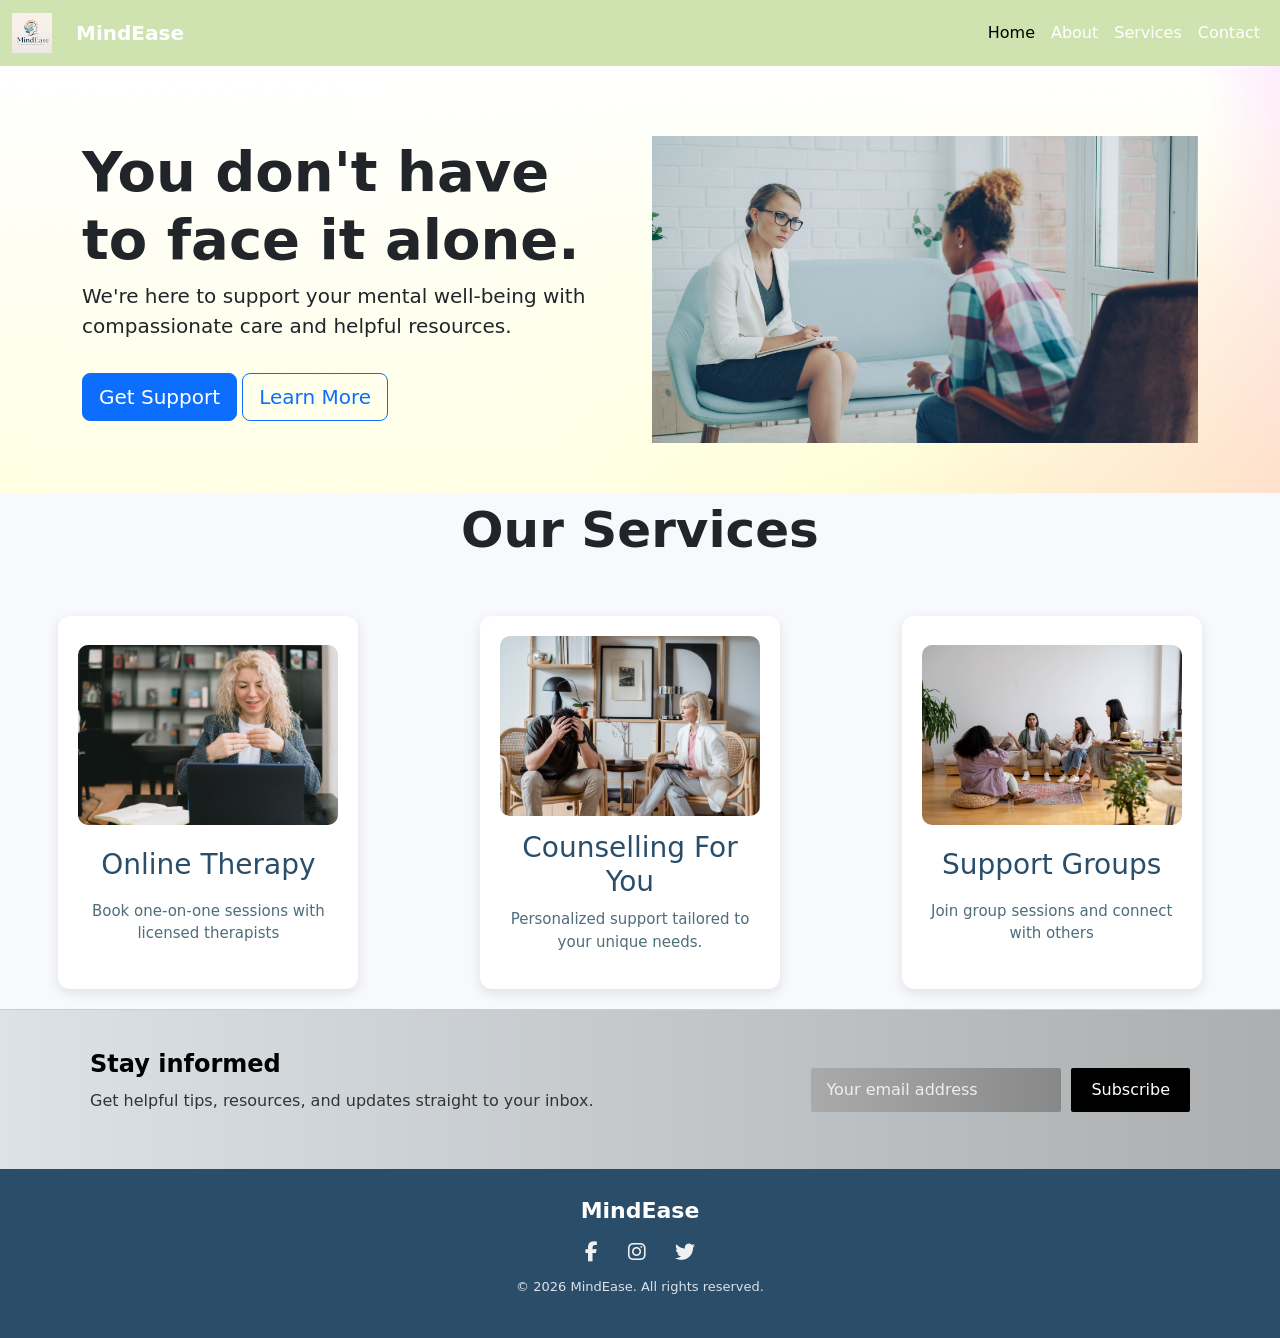
==== index.html @ b3a3567c "Design footer with Social Media icons" ====
<!DOCTYPE html>
<html lang="en">
<head>
    <meta charset="UTF-8">
    <meta name="viewport" content="width=device-width, initial-scale=1.0">
    <link href="https://cdn.jsdelivr.net/npm/bootstrap@5.3.8/dist/css/bootstrap.min.css" rel="stylesheet">
    <link rel="stylesheet" href="https://cdnjs.cloudflare.com/ajax/libs/font-awesome/6.5.0/css/all.min.css">

    <title>Mind Ease</title>
</head>
<body>
    <!--Navigation Bar-->
 <nav class="navbar navbar-expand-lg  custom-navbar">
  <div class="container-fluid">
    <a class="navbar-brand d-flex align-items-center" href="#">
        <link rel="stylesheet" href="assets/css/style.css">
      <img src="assets\images\logomind.png" alt="MindEase Logo" width="40" height="40" class="me-2">
      
    </a>
    
    <a class="navbar-brand" href="#"><strong>MindEase</strong></a>
    <button class="navbar-toggler" type="button" data-bs-toggle="collapse" data-bs-target="#navbarNavAltMarkup" aria-controls="navbarNavAltMarkup" aria-expanded="false" aria-label="Toggle navigation">
      <span class="navbar-toggler-icon"></span>
    </button>
    <div class="collapse navbar-collapse" id="navbarNavAltMarkup">
      <div class="navbar-nav ms-auto">
        <a class="nav-link active" aria-current="page" href="#">Home</a>
        <a class="nav-link" href="#">About</a>
        <a class="nav-link" href="#">Services</a>
        <a class="nav-link" href="#">Contact</a>
      </div>
    </div>
  </div>
</nav>
    <!--Hero Section-->
<section class="hero-section d-flex align-items-center">
  <div class="container">
    <div class="row align-items-center">

      <div class="col-md-6" >
        <h1 class="display-4 fw-bold" style="justify-content: left;" >You don't have to face it alone.</h1>
        <p class="lead" style="justify-content: left;">We're here to support your mental well-being with compassionate care and helpful resources.</p>
        <button class="btn btn-primary btn-lg mt-3">Get Support</button>
        <button class="btn btn-outline-primary btn-lg mt-3">Learn More</button>
      </div>

      <div class="col-md-6 text-center">
        <img src="assets\images\Hero.jpg" alt="MindEase Hero" class="img-fluid" width="1500" height="1200" style="padding-top: 20px;" style="margin-left:10px">
      </div>

    </div>
  </div>
</section>
<!--Services Section-->
<section class="services-section">
 <div class="services-container1"><strong>Our Services</strong> </div>
 <br>
 <br>
  
  <div class="services-container">

    <div class="service-box">
      <img src="assets/images/online.jpg" alt="Counselling">
      <h3>Online Therapy</h3>
      <p>Book one-on-one sessions with licensed therapists</p>
    </div>

    <div class="service-box">
      <img src="assets/images/pers.jpg" alt="Therapy Sessions">
      <h3>Counselling For You</h3>
      <p>Personalized support tailored to your unique needs.
</p>
    </div>

    <div class="service-box">
      <img src="assets/images/couns.jpg" alt="Self Help">
      <h3>Support Groups</h3>
      <p>Join group sessions and connect with others</p>
    </div>

  </div>
</section>
<!--Subscribe Section-->
<section class="subscribe-section">
  <div class="subscribe-container">
    <div class="subscribe-text">
      <h2><strong>Stay informed</strong></h2>
      <p>Get helpful tips, resources, and updates straight to your inbox.</p>
    </div>

    <form class="subscribe-form">
      <input type="email" placeholder="Your email address" required>
      <button type="submit">Subscribe</button>
    </form>
  </div>
</section>
<!--Footer Section-->
<footer class="footer">
  <p class="footer-title">MindEase</p>

  <div class="footer-social">
    <a href="https://www.facebook.com" class="social-link"><i class="fa-brands fa-facebook-f"></i></a>
    <a href="https://www.instagram.com" class="social-link"><i class="fa-brands fa-instagram"></i></a>
    <a href="https://www.twitter.com" class="social-link"><i class="fa-brands fa-twitter"></i></a>
  </div>

  <p class="footer-copy">© 2026 MindEase. All rights reserved.</p>
</footer>





    <script src="https://cdn.jsdelivr.net/npm/bootstrap@5.3.8/dist/js/bootstrap.bundle.min.js"></script>
</body>
</html>
---- assets/css/style.css ----
.custom-navbar {
 background-color:rgb(207, 227, 177);
  backdrop-filter: blur(10px); /* your custom background */
}

.custom-navbar .nav-link {
  color: white; /* text color */
}

.custom-navbar .nav-link:hover {
  color: #f16507; /* hover color */
}

.custom-navbar .navbar-brand {
  color: white;
}
.hero-section h1,
.hero-section p {
  text-align: left;
}
.hero-section .col-md-6 {
  text-align: left;
}
.hero-section {
  background-image: url("../images/herob.jpg"); /* your soothing image */
  background-size: cover;
 background-position: top center; /* crops bottom */
  background-repeat: no-repeat;
  

  padding: 50px 0; /* spacing so content breathes */
  position: relative;
}
.services-section {
  padding: 0px 20px;
  text-align: center;
  background-color: #f7f9fc;
  ;
}
.services-container1{
padding-top:20;
padding-bottom:20;
  text-align: center;
  background-color: #f7f9fc;
  font-size: 50px;
}

.services-section h2 {
  font-size: 32px;
  margin-bottom: 10px;
  color: #2a4d69;
}

.services-subtitle {
  font-size: 18px;
  color: #4f6d7a;
  margin-bottom: 40px;
}

/* FLEXBOX CONTAINER */
.services-container {
  display: flex;
  justify-content: center;
  gap: 25px;
  flex-wrap: wrap; /* allows wrapping on small screens */
   display: flex;
  justify-content: space-around; /* equal spacing around each box */
  flex-wrap: wrap;
}

/* FLEXBOX ITEMS -Service Section*/
.service-box {
  width: 300px;
  background: white;
  padding: 20px;
  border-radius: 12px;
  box-shadow: 0px 4px 12px rgba(0,0,0,0.1);
  transition: 0.3s ease;
  display: flex;
  flex-direction: column; /* stack image + text */
  align-items: center;
  justify-content:space-evenly;
  margin-right:20px;
  margin-bottom:20px;
}

.service-box:hover {
  transform: translateY(-6px);
  box-shadow: 0px 6px 18px rgba(0,0,0,0.15);
}

.service-box img {
  width: 100%;
  height: 180px;
  object-fit: cover;
  border-radius: 10px;
  margin-bottom: 15px;
}

.service-box h3 {
  margin-bottom: 10px;
  color: #2a4d69;
}

.service-box p {
  color: #4f6d7a;
  font-size: 15px;
}
/*Subscribe */
.subscribe-section {
  background-color: #fff;
  padding: 40px 20px;
  border-top: 1px solid #ccc;
  
  background: linear-gradient(to right, #dce2e7, #acaeaf);
  

}

.subscribe-container {
  display: flex;
  justify-content: space-between;
  align-items: center;
  flex-wrap: wrap;
  max-width: 1100px;
  margin: 0 auto;
}

.subscribe-text {
  flex: 1;
  min-width: 250px;
}

.subscribe-text h2 {
  font-size: 24px;
  font-weight: 700;
  margin-bottom: 10px;
  color: #000;
}

.subscribe-text p {
  font-size: 16px;
  color: #333;
}

.subscribe-form {
  display: flex;
  gap: 10px;
  flex: 1;
  justify-content: flex-end;
  min-width: 250px;
}

.subscribe-form input {
  padding: 10px 15px;
  width: 250px;
  border: none;
  border-radius: 2px;
  background: linear-gradient(to right, #aaa, #888);
  color: #fff;
}

.subscribe-form input::placeholder {
  color: #eee;
}

.subscribe-form button {
  padding: 10px 20px;
  background-color: #000;
  color: #fff;
  border: none;
  border-radius: 2px;
  cursor: pointer;
  transition: 0.3s ease;
}

.subscribe-form button:hover {
  background-color: #333;
}
/* ------------------------------
   FOOTER STYLING*/
   .footer {
  background-color: #2a4d69;
  color: #fff;
  text-align: center;
  padding: 25px 20px;
}

.footer-title {
  font-size: 22px;
  font-weight: 700;
  margin-bottom: 10px;
}

.footer-social {
  margin-bottom: 10px;
}

.social-link {
  color: #eff0f1;
  margin: 0 12px;
  font-size: 20px;
  text-decoration: none;
  transition: 0.3s ease;
}

.social-link:hover {
  color: #fff;
}

.footer-copy {
  font-size: 13px;
  color: #dbe2ea;
}


/* ------------------------------
   RESPONSIVE BREAKPOINTS
--------------------------------*/

/* TABLET VIEW (2 columns) */
@media (max-width: 900px) {
  .service-box {
    width: 45%; /* two boxes per row */
  }
}

/* MOBILE VIEW (1 column) */
@media (max-width: 600px) {
  .service-box {
    width: 100%; /* full width */
  }

  .service-box img {
    height: 160px; /* slightly smaller image */
  }
}
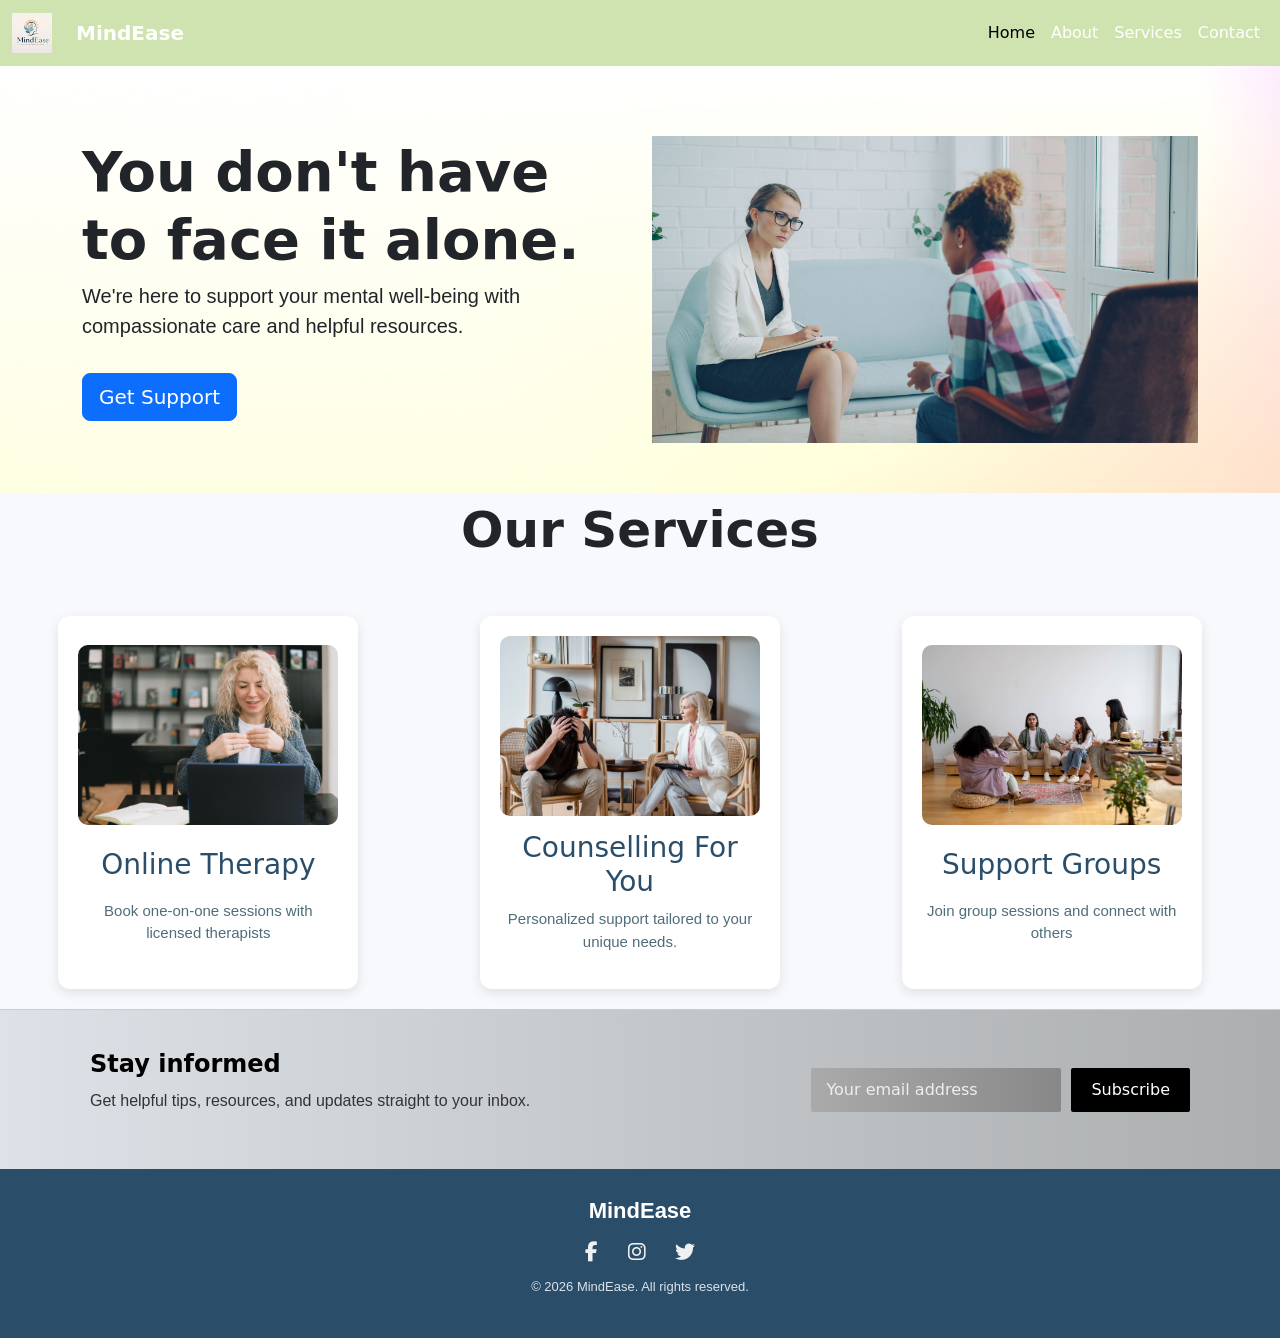
==== commit a0181794: "Add Contact section" ====
--- a/index.html
+++ b/index.html
@@ -24,10 +24,10 @@
     </button>
     <div class="collapse navbar-collapse" id="navbarNavAltMarkup">
       <div class="navbar-nav ms-auto">
-        <a class="nav-link active" aria-current="page" href="#">Home</a>
-        <a class="nav-link" href="#">About</a>
-        <a class="nav-link" href="#">Services</a>
-        <a class="nav-link" href="#">Contact</a>
+        <a class="nav-link active" aria-current="page" href="index.html">Home</a>
+        <a class="nav-link" href="About.html">About</a>
+        <a class="nav-link" href="Services.html">Services</a>
+        <a class="nav-link" href="Contact.html">Contact</a>
       </div>
     </div>
   </div>
@@ -40,8 +40,9 @@
       <div class="col-md-6" >
         <h1 class="display-4 fw-bold" style="justify-content: left;" >You don't have to face it alone.</h1>
         <p class="lead" style="justify-content: left;">We're here to support your mental well-being with compassionate care and helpful resources.</p>
-        <button class="btn btn-primary btn-lg mt-3">Get Support</button>
-        <button class="btn btn-outline-primary btn-lg mt-3">Learn More</button>
+       <a href="support.html" class="btn btn-primary btn-lg mt-3">Get Support</a>
+
+        
       </div>
 
       <div class="col-md-6 text-center">
--- a/assets/css/style.css
+++ b/assets/css/style.css
@@ -213,6 +213,52 @@
   font-size: 13px;
   color: #dbe2ea;
 }
+/*Carousel*/
+.carousel {
+  position: relative;
+  width: 100%;
+  max-width: 700px;
+  margin: 0 auto;
+  overflow: hidden;
+  border-radius: 12px;
+  margin-top: 20px;
+}
+p {
+  font-family: 'Poppins', sans-serif;
+}
+
+
+.carousel-images {
+  display: flex;
+  transition: transform 0.5s ease-in-out;
+}
+
+.carousel-images img {
+  width: 100%;
+  flex-shrink: 0;
+  border-radius: 12px;
+}
+
+.carousel-btn {
+  position: absolute;
+  top: 50%;
+  transform: translateY(-50%);
+  background: #2a4d69;
+  color: #fff;
+  border: none;
+  padding: 10px 15px;
+  cursor: pointer;
+  border-radius: 50%;
+}
+
+.prev {
+  left: 10px;
+}
+
+.next {
+  right: 10px;
+}
+
 
 
 /* ------------------------------
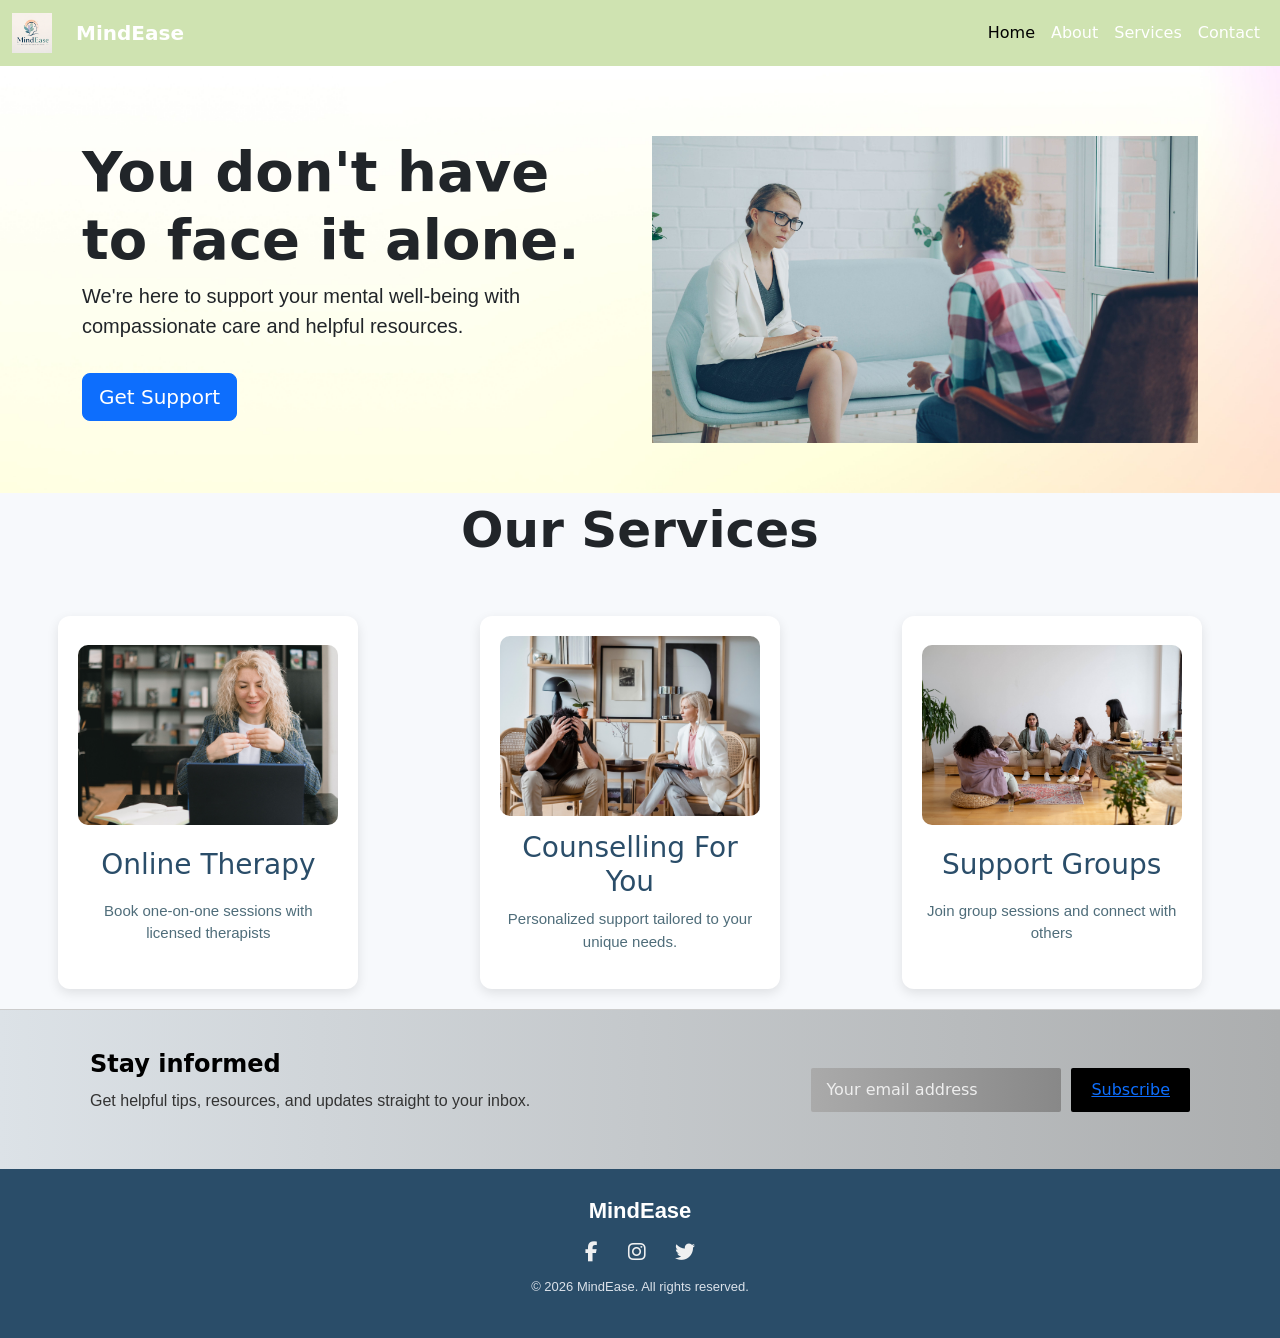
==== commit c0dd0d7b: "Add link to subscribe Page confirmation" ====
--- a/index.html
+++ b/index.html
@@ -26,8 +26,8 @@
       <div class="navbar-nav ms-auto">
         <a class="nav-link active" aria-current="page" href="index.html">Home</a>
         <a class="nav-link" href="About.html">About</a>
-        <a class="nav-link" href="Services.html">Services</a>
-        <a class="nav-link" href="Contact.html">Contact</a>
+        <a class="nav-link" href="service.html">Services</a>
+        <a class="nav-link" href="contact.html">Contact</a>
       </div>
     </div>
   </div>
@@ -40,7 +40,7 @@
       <div class="col-md-6" >
         <h1 class="display-4 fw-bold" style="justify-content: left;" >You don't have to face it alone.</h1>
         <p class="lead" style="justify-content: left;">We're here to support your mental well-being with compassionate care and helpful resources.</p>
-       <a href="support.html" class="btn btn-primary btn-lg mt-3">Get Support</a>
+      <a href="assets/images/support.html" class="btn btn-primary btn-lg mt-3">Get Support</a>
 
         
       </div>
@@ -91,7 +91,7 @@
 
     <form class="subscribe-form">
       <input type="email" placeholder="Your email address" required>
-      <button type="submit">Subscribe</button>
+      <button type="submit"><a href="subscribe.html">Subscribe</a></button>
     </form>
   </div>
 </section>
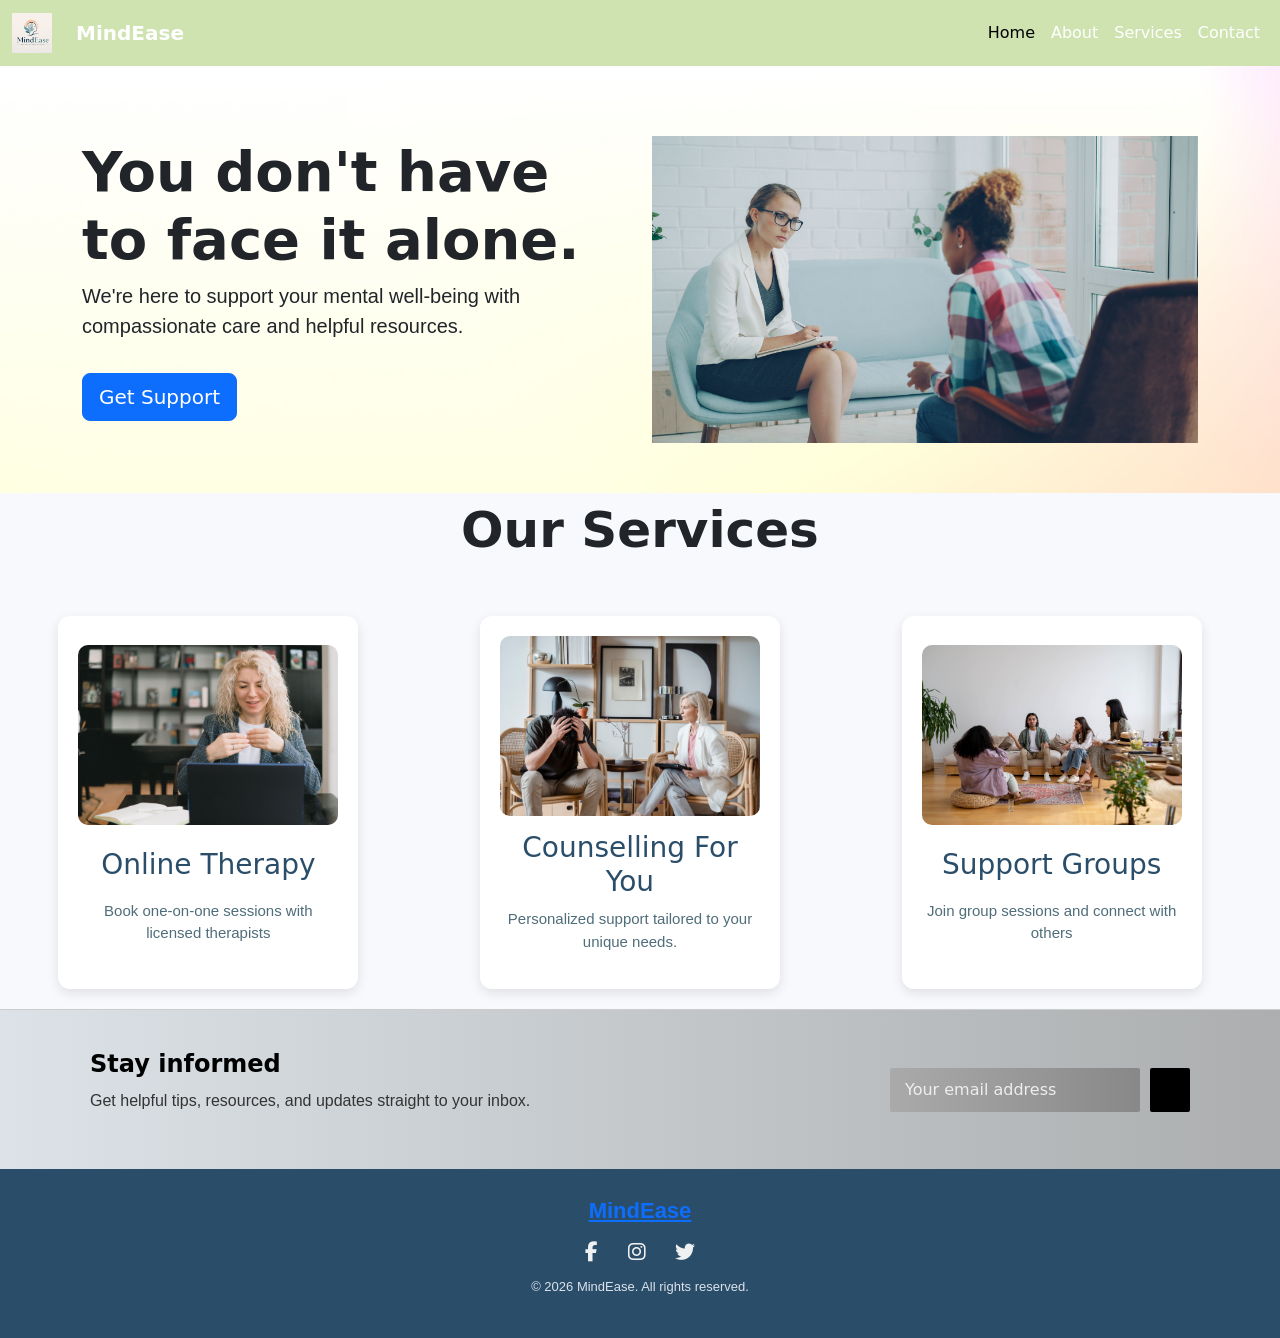
==== commit 3ca2b450: "Update navigation links and subscribe form actions for consistency across pages" ====
--- a/index.html
+++ b/index.html
@@ -91,7 +91,7 @@
 
     <form class="subscribe-form">
       <input type="email" placeholder="Your email address" required>
-      <button type="submit"><a href="subscribe.html">Subscribe</a></button>
+      <button type="submit"><a href=""Subscribe.ht</button>
     </form>
   </div>
 </section>
--- a/assets/css/style.css
+++ b/assets/css/style.css
@@ -14,6 +14,25 @@
 
 .custom-navbar .navbar-brand {
   color: white;
+}
+
+.custom-navbar .navbar-toggler {
+  border-color: rgba(255, 255, 255, 0.75);
+}
+
+.custom-navbar .navbar-toggler:focus {
+  box-shadow: 0 0 0 0.15rem rgba(255, 255, 255, 0.3);
+}
+
+.custom-navbar .navbar-toggler-icon {
+  filter: brightness(0) invert(1);
+}
+
+.service-card img {
+  width: 100%;
+  height: 250px;
+  object-fit: cover;
+  border-radius: 8px 8px 0 0;
 }
 .hero-section h1,
 .hero-section p {
@@ -125,6 +144,7 @@
   flex-wrap: wrap;
   max-width: 1100px;
   margin: 0 auto;
+  gap: 20px;
 }
 
 .subscribe-text {
@@ -150,11 +170,13 @@
   flex: 1;
   justify-content: flex-end;
   min-width: 250px;
+  flex-wrap: wrap;
 }
 
 .subscribe-form input {
   padding: 10px 15px;
   width: 250px;
+  max-width: 100%;
   border: none;
   border-radius: 2px;
   background: linear-gradient(to right, #aaa, #888);
@@ -173,6 +195,11 @@
   border-radius: 2px;
   cursor: pointer;
   transition: 0.3s ease;
+}
+
+.subscribe-form a {
+  color: inherit;
+  text-decoration: none;
 }
 
 .subscribe-form button:hover {
@@ -281,4 +308,64 @@
   .service-box img {
     height: 160px; /* slightly smaller image */
   }
+
+  .service-card img {
+    height: 190px;
+  }
+
+  .subscribe-container {
+    flex-direction: column;
+    align-items: stretch;
+  }
+
+  .subscribe-form {
+    width: 100%;
+    justify-content: stretch;
+  }
+
+  .subscribe-form input,
+  .subscribe-form button {
+    width: 100%;
+  }
+
+  .footer {
+    padding: 20px 16px;
+  }
+}
+
+@media (min-width: 601px) and (max-width: 991.98px) {
+  .subscribe-container {
+    flex-direction: column;
+    align-items: stretch;
+  }
+
+  .subscribe-form {
+    width: 100%;
+    justify-content: flex-start;
+  }
+
+  .subscribe-form input {
+    flex: 1;
+    width: auto;
+  }
+}
+
+@media (min-width: 992px) {
+  .service-card img {
+    height: 250px;
+    object-fit: cover;
+  }
+}
+
+@media (max-width: 991.98px) {
+  .service-card img {
+    height: 220px;
+  }
+}
+
+
+@media (max-width: 575.98px) {
+  .service-card img {
+    height: 200px;
+  }
 }
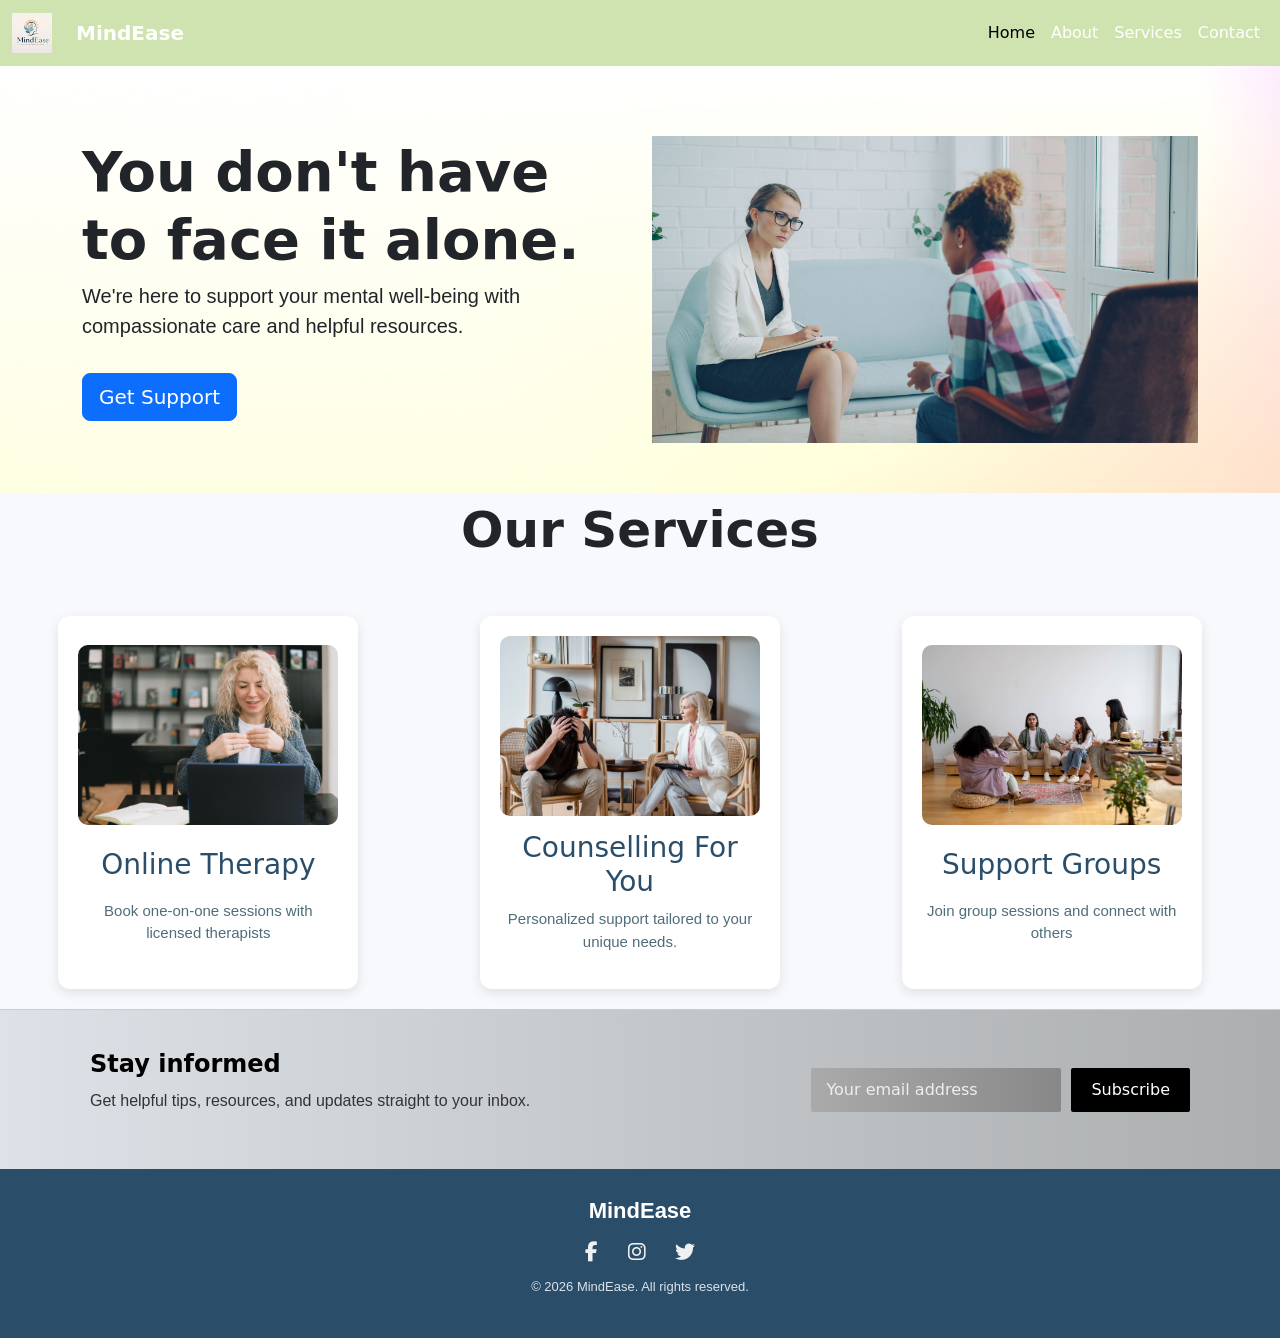
==== commit 182fa7d3: "Update README.md for improved clarity and consistency" ====
--- a/index.html
+++ b/index.html
@@ -91,7 +91,7 @@
 
     <form class="subscribe-form">
       <input type="email" placeholder="Your email address" required>
-      <button type="submit"><a href=""Subscribe.ht</button>
+      <button type="submit"><a href="subscribe.html">Subscribe</a></button>
     </form>
   </div>
 </section>
